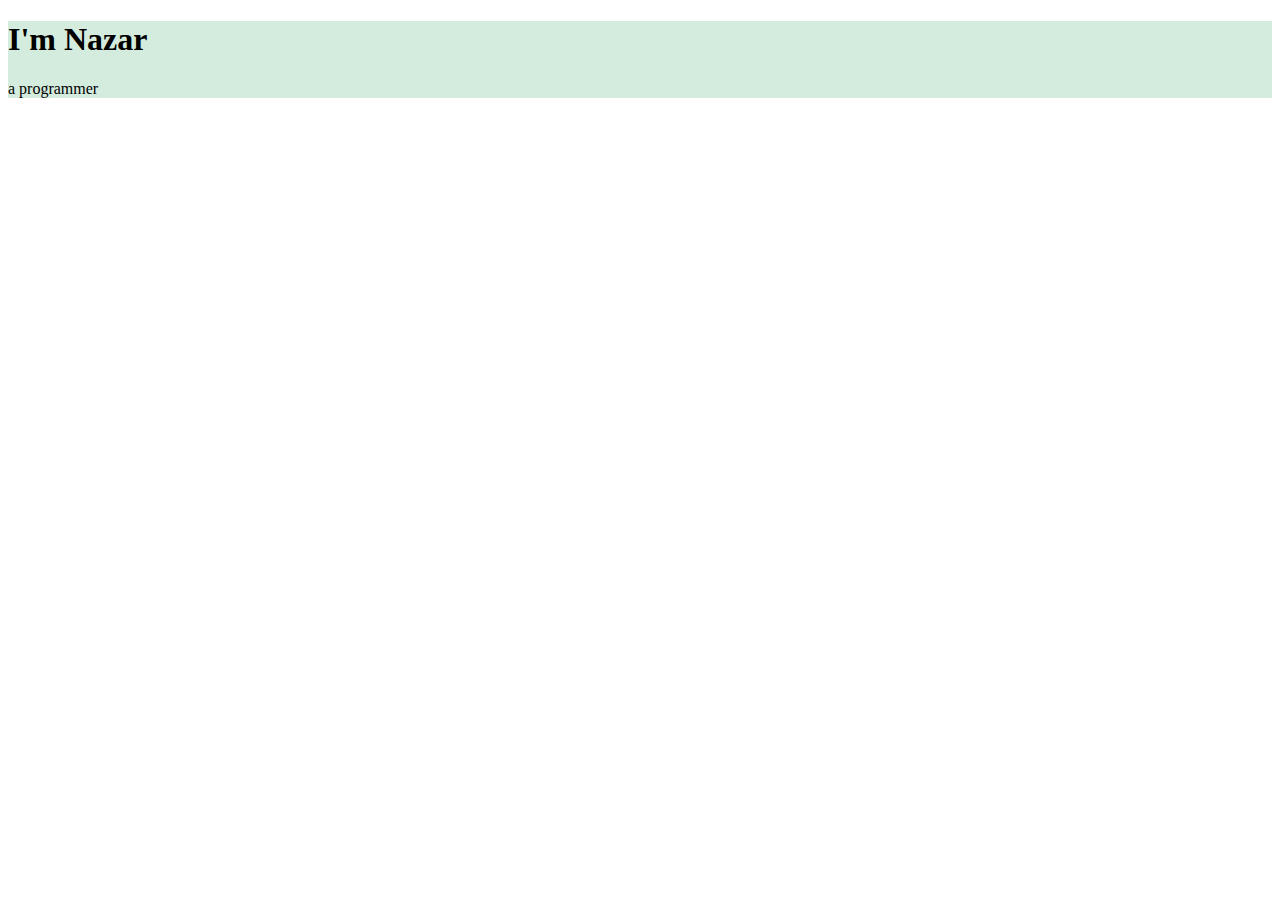
==== Pesonal website/index.html @ 5a013168 "02.09" ====
<!DOCTYPE html>
<html lang="en" dir="ltr">

<head>
  <meta charset="utf-8">
  <link rel="stylesheet" href="css/styles.css">
  <link rel="icon" href="favicon.ico">
  <title>Nazar Yevtushenko</title>
</head>

<body>
  <div style='padding:: 0px 0px 0px 0px;
'>
    <h1>I'm Nazar</h1>
    <p>a programmer</p>
  </div>
</body>

</html>
---- Pesonal website/css/styles.css ----
div{
  background-color: #D4ECDD;
}
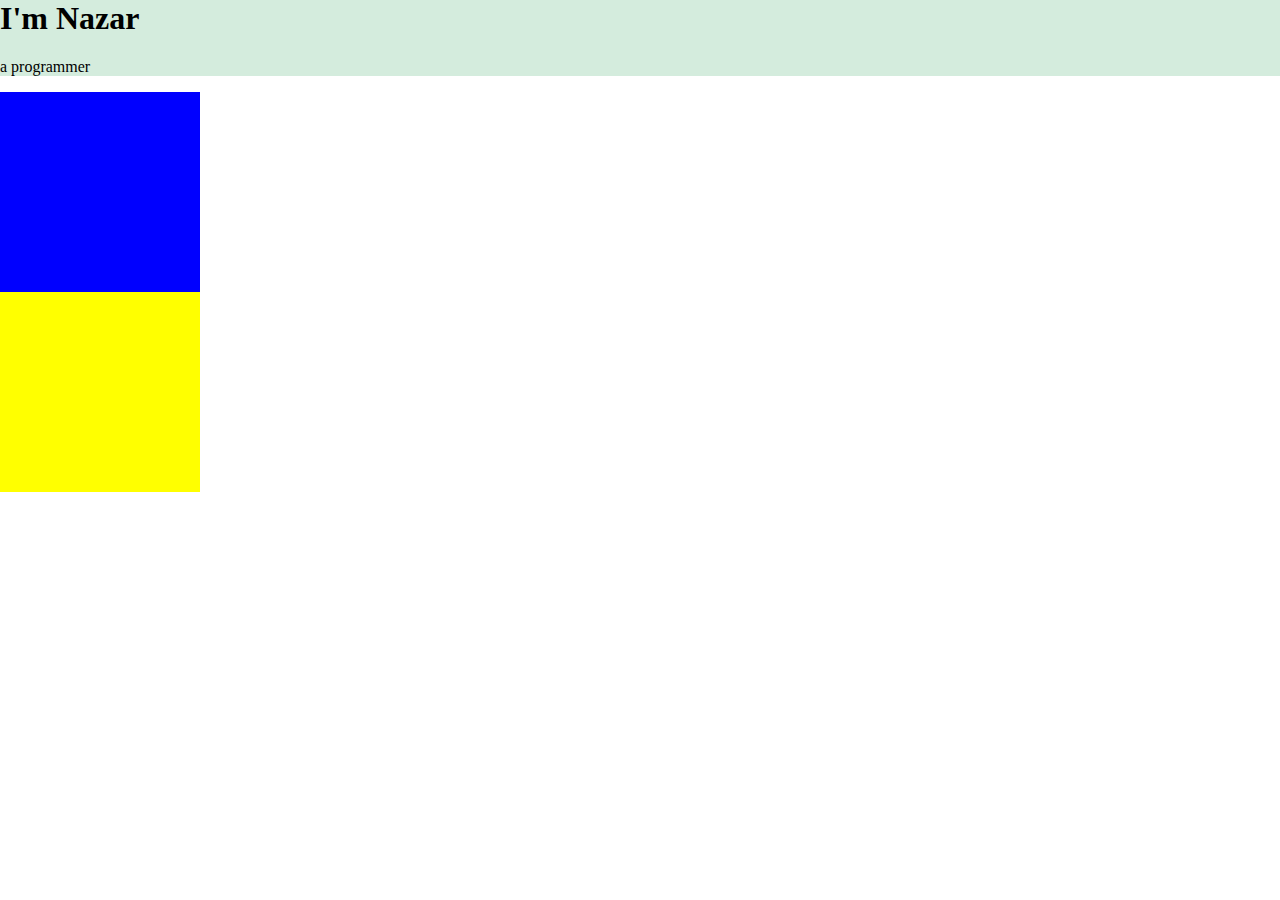
==== commit 909aa74c: "02.09" ====
--- a/Pesonal website/index.html
+++ b/Pesonal website/index.html
@@ -9,11 +9,16 @@
 </head>
 
 <body>
-  <div style='padding:: 0px 0px 0px 0px;
-'>
+  <div>
     <h1>I'm Nazar</h1>
     <p>a programmer</p>
   </div>
+  <div class="top-container">
+
+  </div>
+  <div class="bottom-container">
+
+  </div>
 </body>
 
-</html>+</html>
--- a/Pesonal website/css/styles.css
+++ b/Pesonal website/css/styles.css
@@ -1,4 +1,25 @@
+
+body{
+  margin: 0;
+}
+
+
+h1 {
+  margin-top: 0 ;
+}
+
 
 div{
   background-color: #D4ECDD;
 }
+
+.top-container {
+  background-color: blue;
+  width: 200px;
+  height: 200px;
+}
+.bottom-container {
+  background-color: yellow;
+  width: 200px;
+  height: 200px;
+}
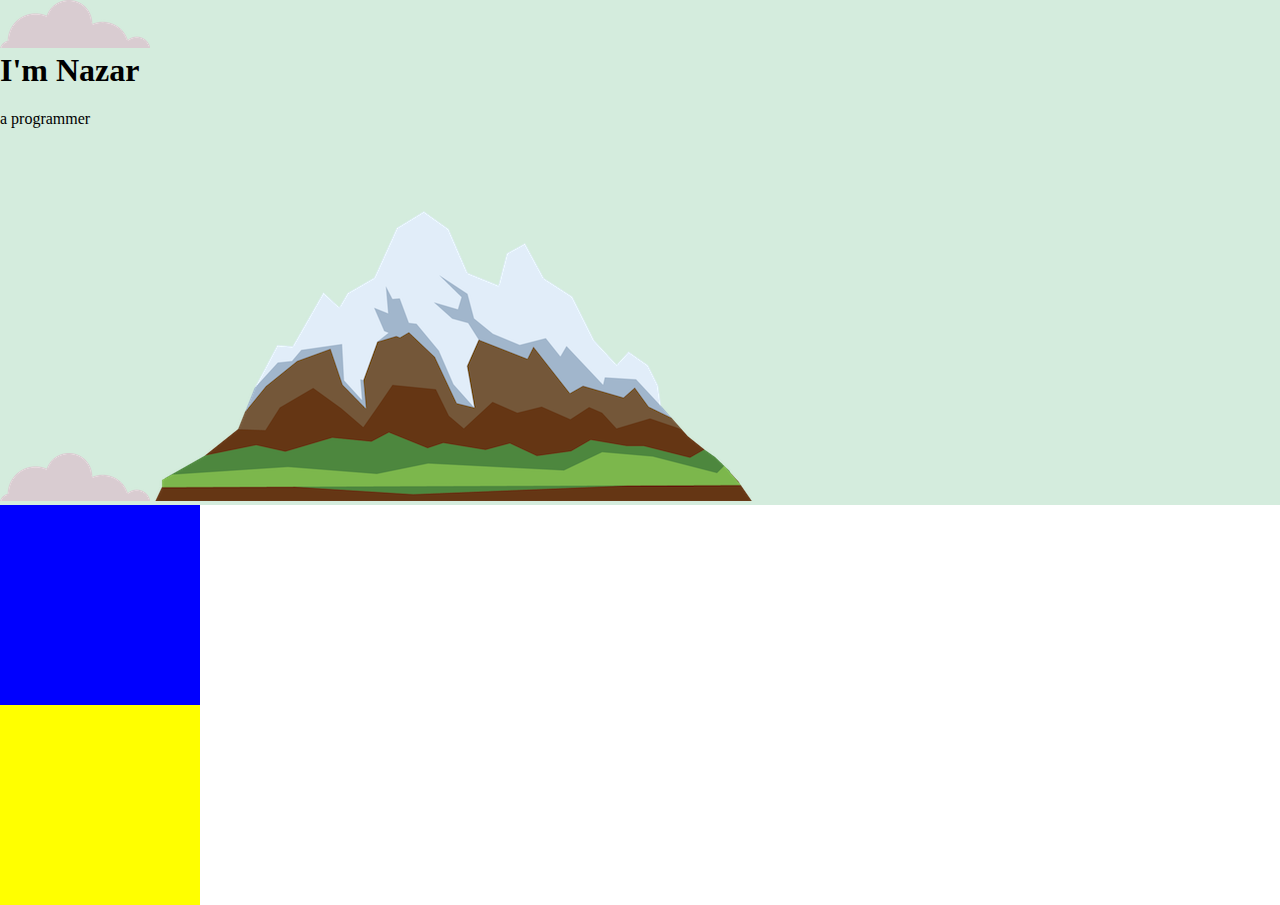
==== commit 80ae6da6: "02.09" ====
--- a/Pesonal website/index.html
+++ b/Pesonal website/index.html
@@ -10,9 +10,13 @@
 
 <body>
   <div>
+    <img src="img/cloud.png" alt="cloud-img">
     <h1>I'm Nazar</h1>
     <p>a programmer</p>
+    <img src="img/cloud.png" alt="cloud-img">
+    <img src="img/mountain.png" alt="mountain-img">
   </div>
+
   <div class="top-container">
 
   </div>
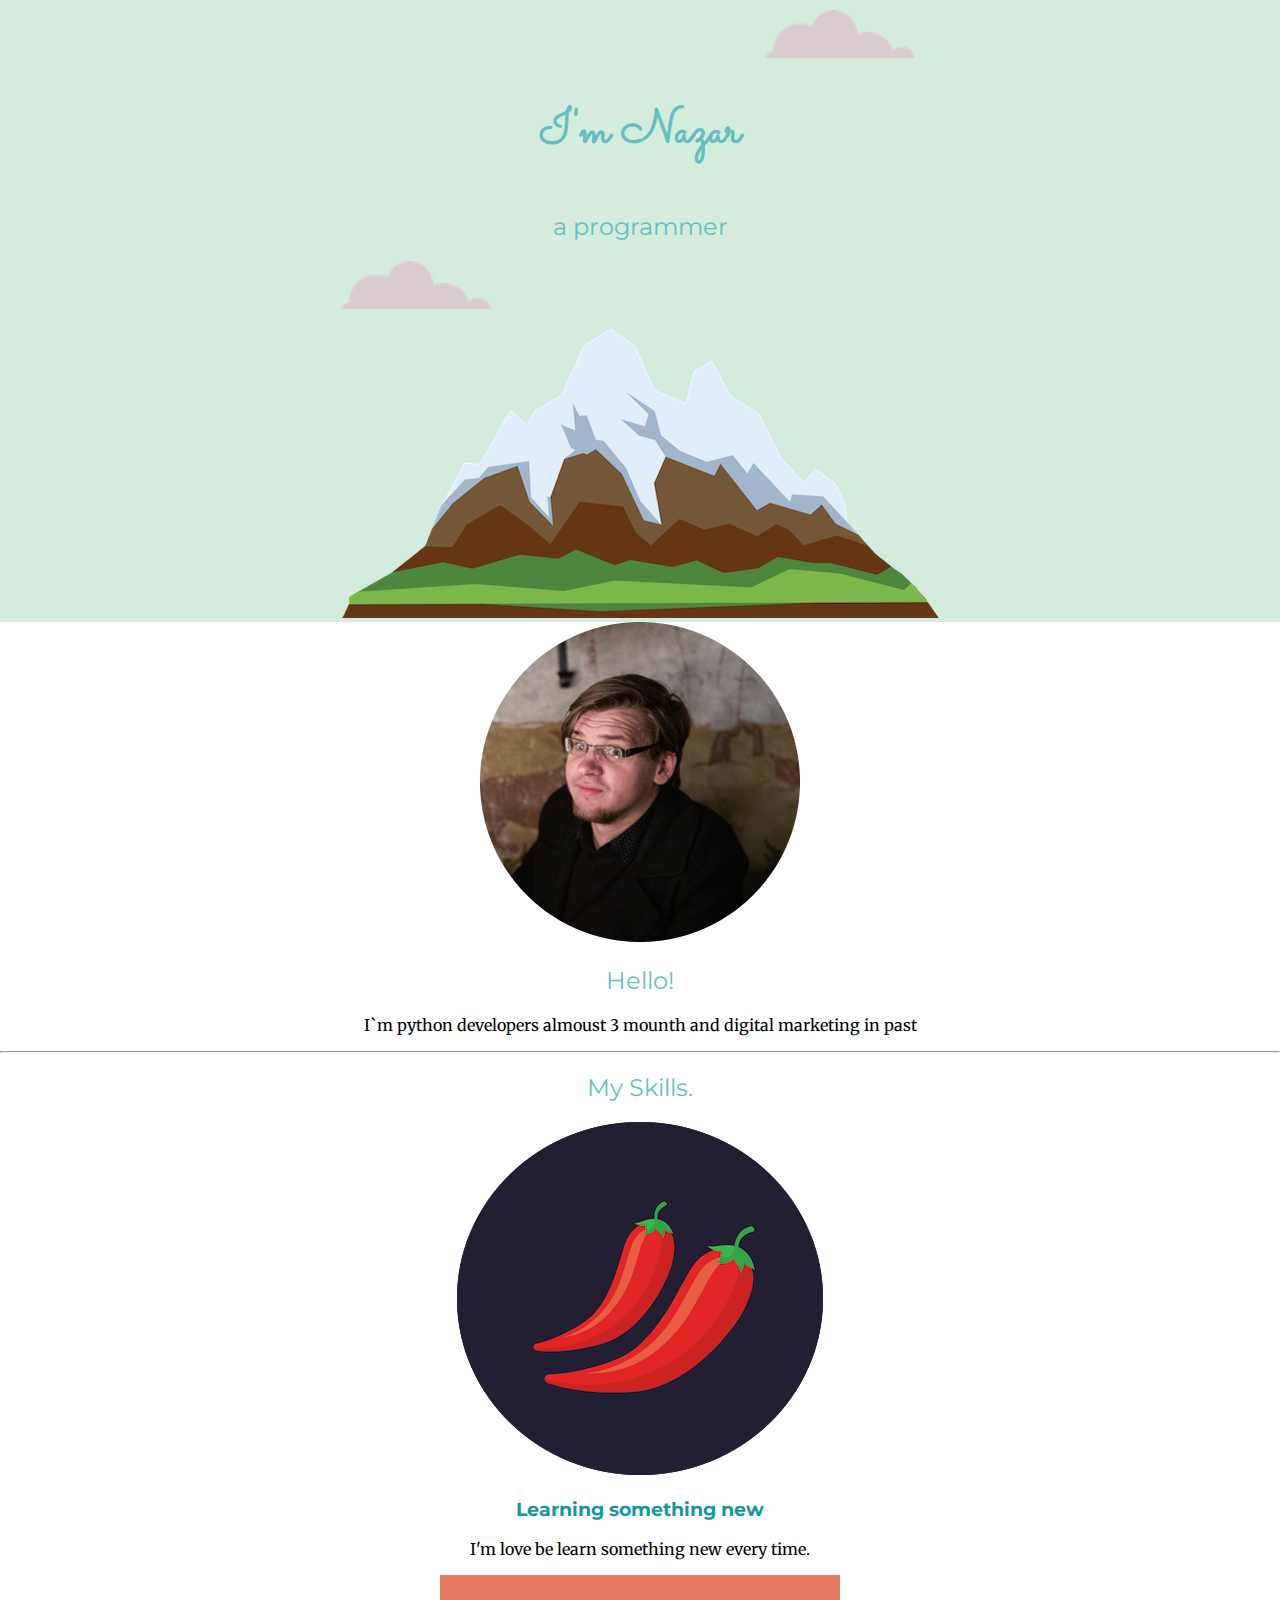
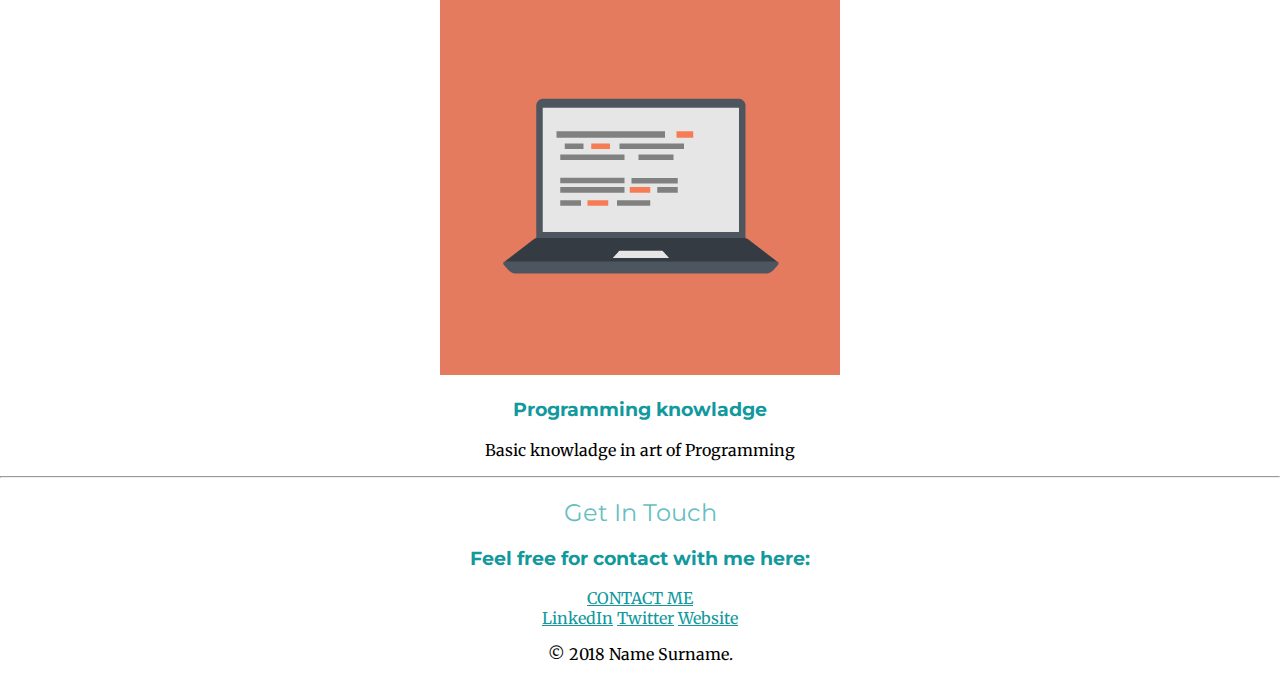
==== commit fc4f716e: "03.09" ====
--- a/Pesonal website/index.html
+++ b/Pesonal website/index.html
@@ -5,24 +5,57 @@
   <meta charset="utf-8">
   <link rel="stylesheet" href="css/styles.css">
   <link rel="icon" href="favicon.ico">
+  <link rel="preconnect" href="https://fonts.googleapis.com">
+  <link rel="preconnect" href="https://fonts.gstatic.com" crossorigin>
+  <link href="https://fonts.googleapis.com/css2?family=Merriweather&family=Montserrat&family=Sacramento&display=swap" rel="stylesheet">
   <title>Nazar Yevtushenko</title>
 </head>
 
 <body>
-  <div>
-    <img src="img/cloud.png" alt="cloud-img">
+  <div class="top-container">
+    <img class="top-cloud" src="img/cloud.png" alt="cloud-img">
     <h1>I'm Nazar</h1>
-    <p>a programmer</p>
-    <img src="img/cloud.png" alt="cloud-img">
-    <img src="img/mountain.png" alt="mountain-img">
+    <h2>a programmer</h2>
+    <img class="bottom-cloud" src="img/cloud.png" alt="cloud-img">
+    <img class="mountain" src="img/mountain.png" alt="mountain-img">
   </div>
 
-  <div class="top-container">
+  <div class="middle-container">
+    <div class="profile">
+      <img src="img/nazar.png" alt="">
+      <h2>Hello!</h2>
+      <p>I`m python developers almoust 3 mounth and digital marketing in past</p>
+    </div>
+    <hr>
+    <div class="skills">
+      <h2>My Skills.</h2>
+      <div class="skill-row">
+        <img class="" src="img\chillies.png" alt="">
+        <h3>Learning something new</h3>
+        <p>I'm love be learn something new every time.</p>
+      </div>
+      <div class="skill-row">
+        <img class="" src="img\computer.png" alt="">
+        <h3>Programming knowladge</h3>
+        <p>Basic knowladge in art of Programming</p>
+      </div>
+    </div>
+    <hr>
+    <div class="contact-me">
+      <h2>Get In Touch</h2>
+      <h3>Feel free for contact with me here:</h3>
+      <a class="btn" href="mailto:nazar@gmail.com">CONTACT ME</a>
+    </div>
+  </div>
 
+
+  <div class="bottom-container">
+    <a class="footer-link" href="https://www.linkedin.com/">LinkedIn</a>
+    <a class="footer-link" href="https://twitter.com/">Twitter</a>
+    <a class="footer-link" href="https://www.appbrewery.co/">Website</a>
+    <p>© 2018 Name Surname.</p>
   </div>
-  <div class="bottom-container">
 
-  </div>
 </body>
 
-</html>
+</html>--- a/Pesonal website/css/styles.css
+++ b/Pesonal website/css/styles.css
@@ -1,25 +1,54 @@
+
 
 body{
   margin: 0;
+  text-align: center;
+  font-family: 'Merriweather', serif;
+  font-size: 1em
 }
 
 
 h1 {
-  margin-top: 0 ;
+  margin: 50 auto 0 auto;
+  font-family: 'Sacramento', cursive;
+  font-size: 3rem;
+  color: #66BFBF;
+  line-height: 2;
 }
 
 
-div{
+h2 {
+  font-family: 'Montserrat', sans-serif;
+  font-size: 2,5rem;
+  color: #66BFBF;
+  font-weight: normal;
+}
+
+h3 {
+  font-family: 'Montserrat', sans-serif;
+  color: #11999E;
+}
+
+a {
+  color: #11999E;
+}
+
+
+.top-container{
   background-color: #D4ECDD;
 }
 
-.top-container {
-  background-color: blue;
-  width: 200px;
-  height: 200px;
-}
-.bottom-container {
-  background-color: yellow;
-  width: 200px;
-  height: 200px;
-}
+
+  .top-cloud {
+    position: relative;
+    left: 200px;
+    top: 10px
+  }
+
+  .bottom-cloud {
+    position: absolute;
+  }
+
+  .mountain {
+
+  }
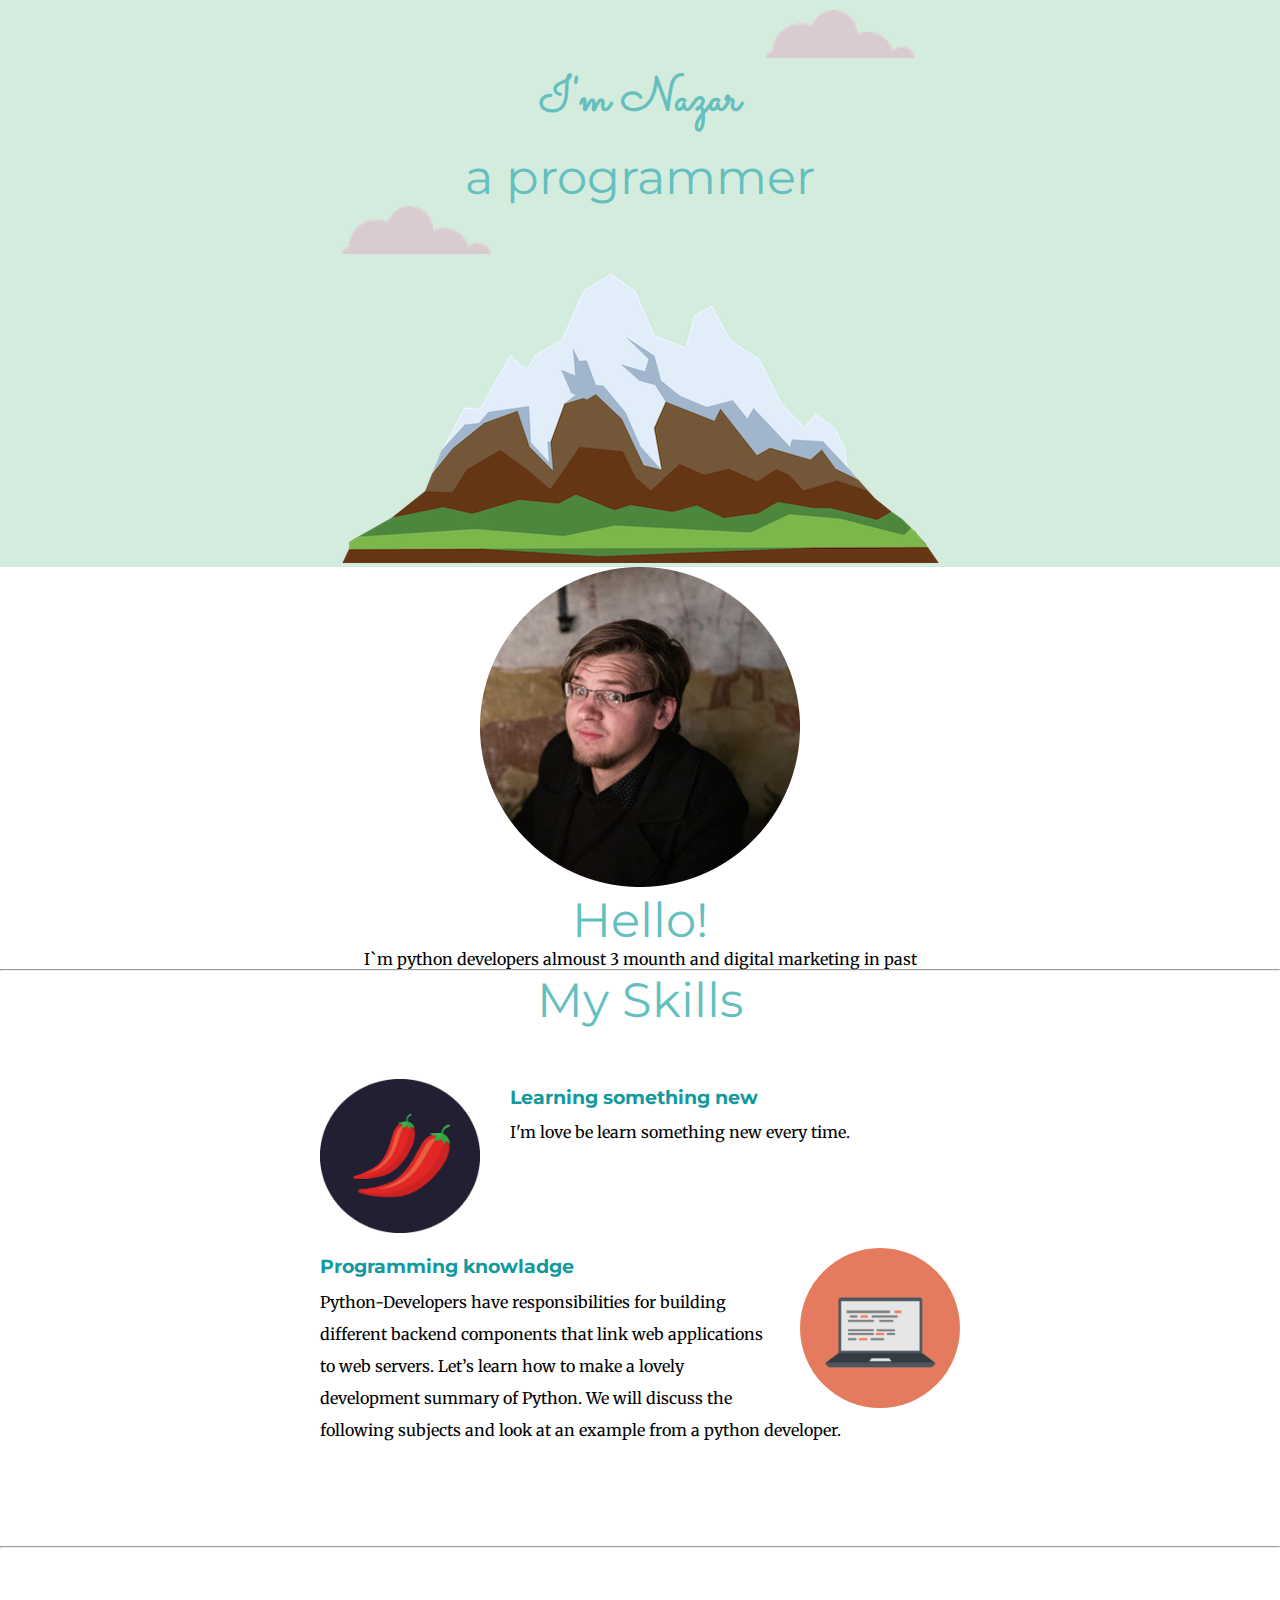
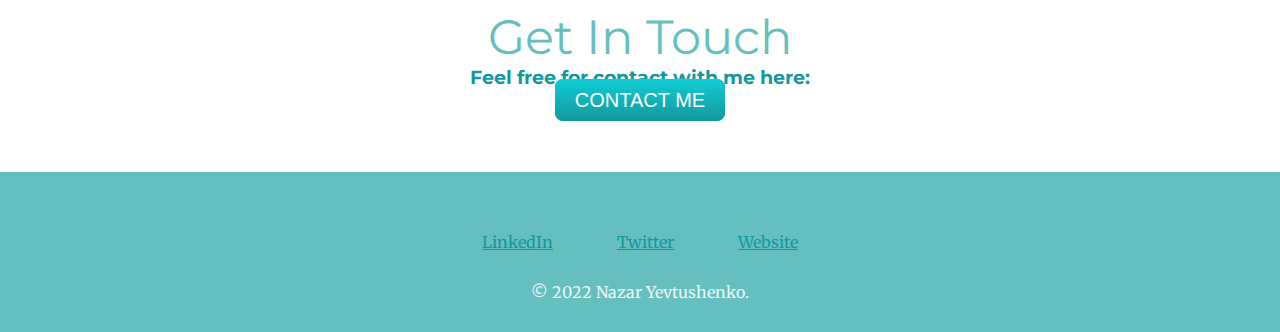
==== commit 2b257e42: "05.09" ====
--- a/Pesonal website/index.html
+++ b/Pesonal website/index.html
@@ -28,16 +28,16 @@
     </div>
     <hr>
     <div class="skills">
-      <h2>My Skills.</h2>
+      <h2>My Skills</h2>
       <div class="skill-row">
-        <img class="" src="img\chillies.png" alt="">
+        <img class="chilli-img" src="img\chillies.png" alt="">
         <h3>Learning something new</h3>
         <p>I'm love be learn something new every time.</p>
       </div>
       <div class="skill-row">
-        <img class="" src="img\computer.png" alt="">
+        <img class="code-img" src="img\computer.png" alt="">
         <h3>Programming knowladge</h3>
-        <p>Basic knowladge in art of Programming</p>
+        <p>Python-Developers have responsibilities for building different backend components that link web applications to web servers. Let’s learn how to make a lovely development summary of Python. We will discuss the following subjects and look at an example from a python developer. </p>
       </div>
     </div>
     <hr>
@@ -53,9 +53,9 @@
     <a class="footer-link" href="https://www.linkedin.com/">LinkedIn</a>
     <a class="footer-link" href="https://twitter.com/">Twitter</a>
     <a class="footer-link" href="https://www.appbrewery.co/">Website</a>
-    <p>© 2018 Name Surname.</p>
+    <p>© 2022 Nazar Yevtushenko.</p>
   </div>
 
 </body>
 
-</html>+</html>
--- a/Pesonal website/css/styles.css
+++ b/Pesonal website/css/styles.css
@@ -1,7 +1,9 @@
-
+* {
+  margin: 0;
+}
 
 body{
-  margin: 0;
+
   text-align: center;
   font-family: 'Merriweather', serif;
   font-size: 1em
@@ -19,7 +21,7 @@
 
 h2 {
   font-family: 'Montserrat', sans-serif;
-  font-size: 2,5rem;
+  font-size: 3rem;
   color: #66BFBF;
   font-weight: normal;
 }
@@ -52,3 +54,74 @@
   .mountain {
 
   }
+
+  .skills {
+
+}
+
+.skill-row {
+  width: 50%;
+  margin: 50px auto 100px;
+  text-align: left;
+  line-height: 2;
+}
+
+.chilli-img {
+  width: 25%;
+  float: left;
+  margin-right: 30px
+}
+
+.code-img {
+  width: 25%;
+  border-radius: 100px;
+  float: right;
+  margin-left: 30px
+}
+
+
+.contact-me {
+  padding: 60px
+}
+
+.btn {
+  background: #11cdd4;
+  background-image: -webkit-linear-gradient(top, #11cdd4, #11999e);
+  background-image: -moz-linear-gradient(top, #11cdd4, #11999e);
+  background-image: -ms-linear-gradient(top, #11cdd4, #11999e);
+  background-image: -o-linear-gradient(top, #11cdd4, #11999e);
+  background-image: linear-gradient(to bottom, #11cdd4, #11999e);
+  -webkit-border-radius: 8;
+  -moz-border-radius: 8;
+  border-radius: 8px;
+  font-family: Arial;
+  color: #ffffff;
+  font-size: 20px;
+  padding: 10px 20px 10px 20px;
+  text-decoration: none;
+}
+
+.btn:hover {
+  background: #30e3cb;
+  background-image: -webkit-linear-gradient(top, #30e3cb, #2bc4ad);
+  background-image: -moz-linear-gradient(top, #30e3cb, #2bc4ad);
+  background-image: -ms-linear-gradient(top, #30e3cb, #2bc4ad);
+  background-image: -o-linear-gradient(top, #30e3cb, #2bc4ad);
+  background-image: linear-gradient(to bottom, #30e3cb, #2bc4ad);
+  text-decoration: none;
+}
+
+.bottom-container {
+  background-color: #66BFBF;
+  padding: 30px ;
+}
+
+.footer-link {
+  display: inline-block;
+  margin: 30px;
+  color: #11999E;
+}
+
+.bottom-container > p {
+  color: #EAF6F6;
+}
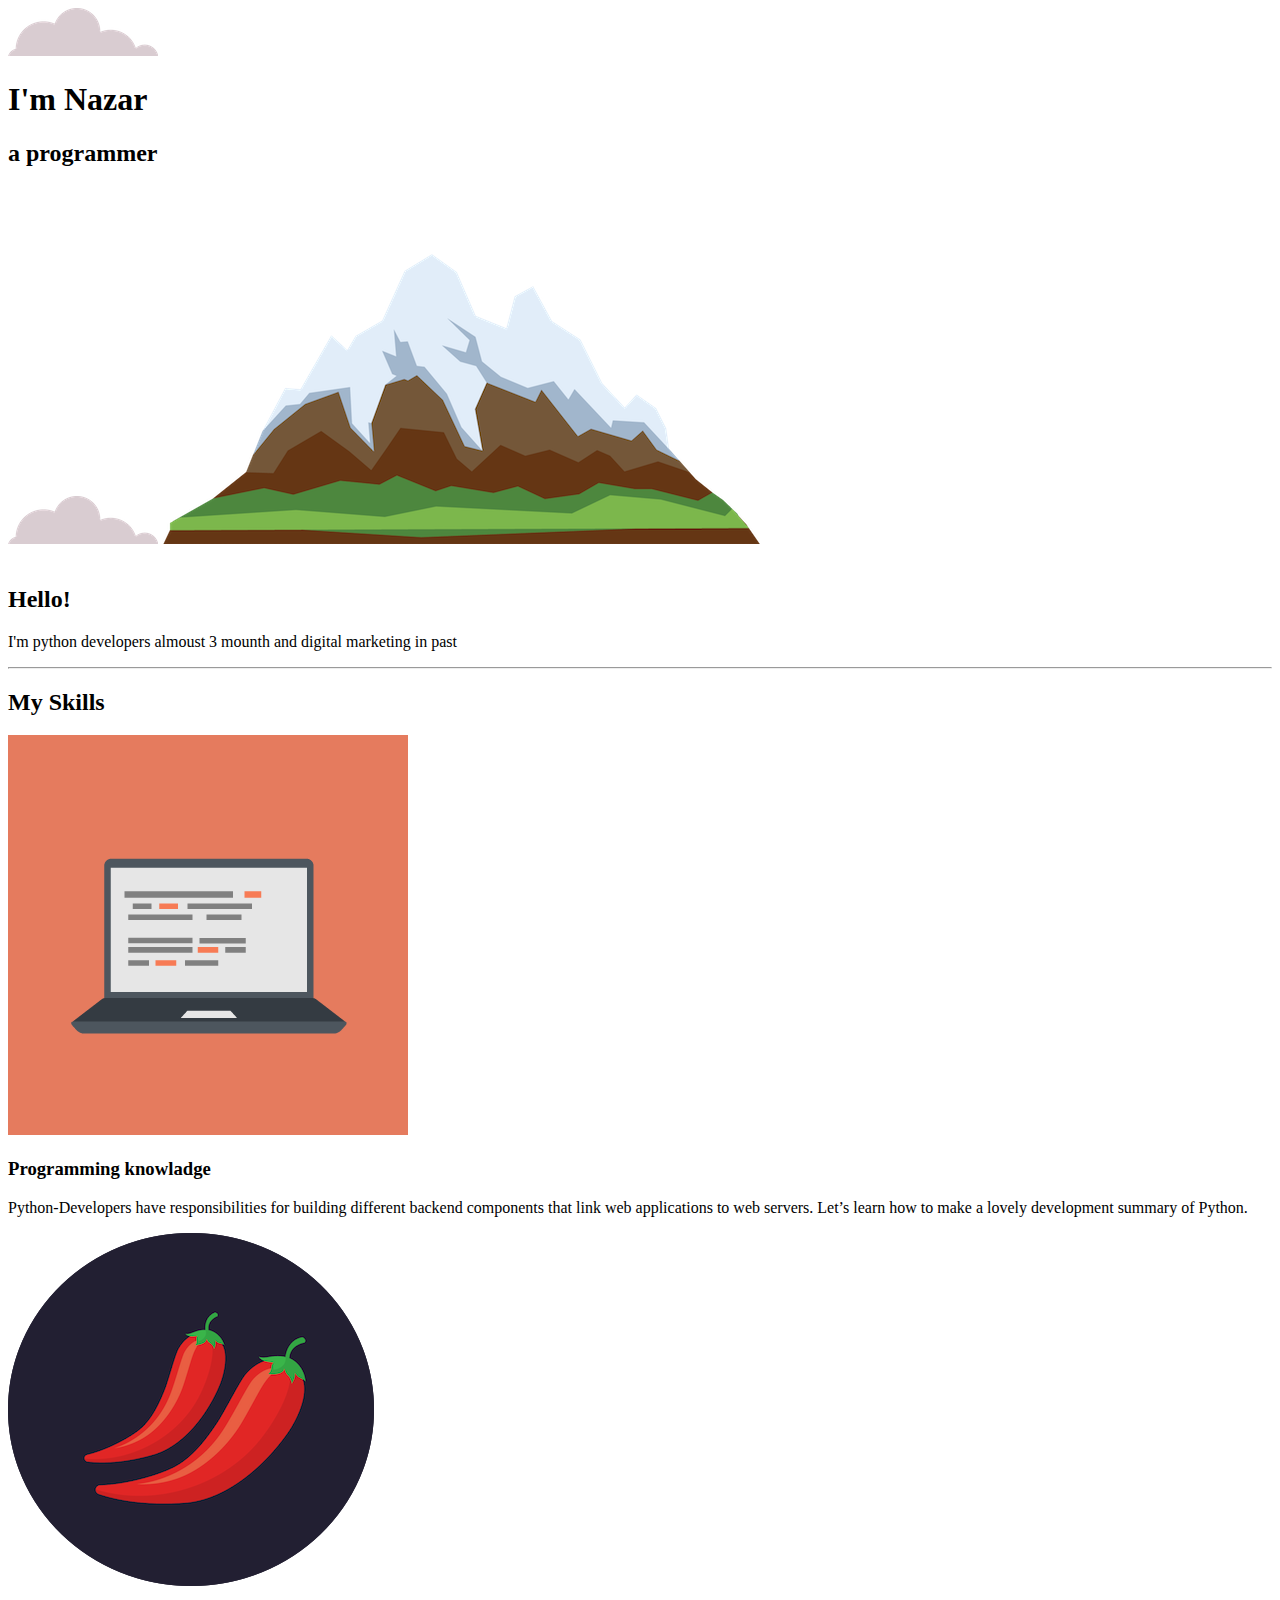
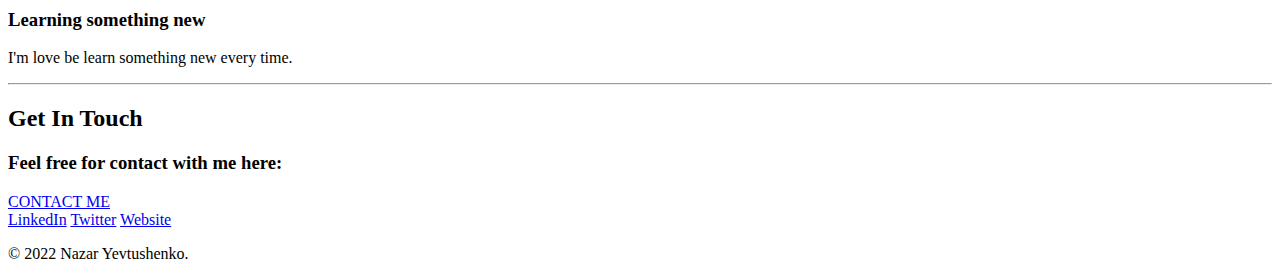
==== commit b38e5ac0: "05.09" ====
--- a/Pesonal website/index.html
+++ b/Pesonal website/index.html
@@ -24,27 +24,27 @@
     <div class="profile">
       <img src="img/nazar.png" alt="">
       <h2>Hello!</h2>
-      <p>I`m python developers almoust 3 mounth and digital marketing in past</p>
+      <p class="intro">I'm python developers almoust 3 mounth and digital marketing in past</p>
     </div>
     <hr>
     <div class="skills">
       <h2>My Skills</h2>
       <div class="skill-row">
+        <img class="code-img" src="img\computer.png" alt="">
+        <h3>Programming knowladge</h3>
+        <p>Python-Developers have responsibilities for building different backend components that link web applications to web servers. Let’s learn how to make a lovely development summary of Python.</p>
+      </div>
+      <div class="skill-row">
         <img class="chilli-img" src="img\chillies.png" alt="">
         <h3>Learning something new</h3>
         <p>I'm love be learn something new every time.</p>
-      </div>
-      <div class="skill-row">
-        <img class="code-img" src="img\computer.png" alt="">
-        <h3>Programming knowladge</h3>
-        <p>Python-Developers have responsibilities for building different backend components that link web applications to web servers. Let’s learn how to make a lovely development summary of Python. We will discuss the following subjects and look at an example from a python developer. </p>
       </div>
     </div>
     <hr>
     <div class="contact-me">
       <h2>Get In Touch</h2>
       <h3>Feel free for contact with me here:</h3>
-      <a class="btn" href="mailto:nazar@gmail.com">CONTACT ME</a>
+      <a class="btn" href="mailto:nazar.yevtushenko@gmail.com">CONTACT ME</a>
     </div>
   </div>
 
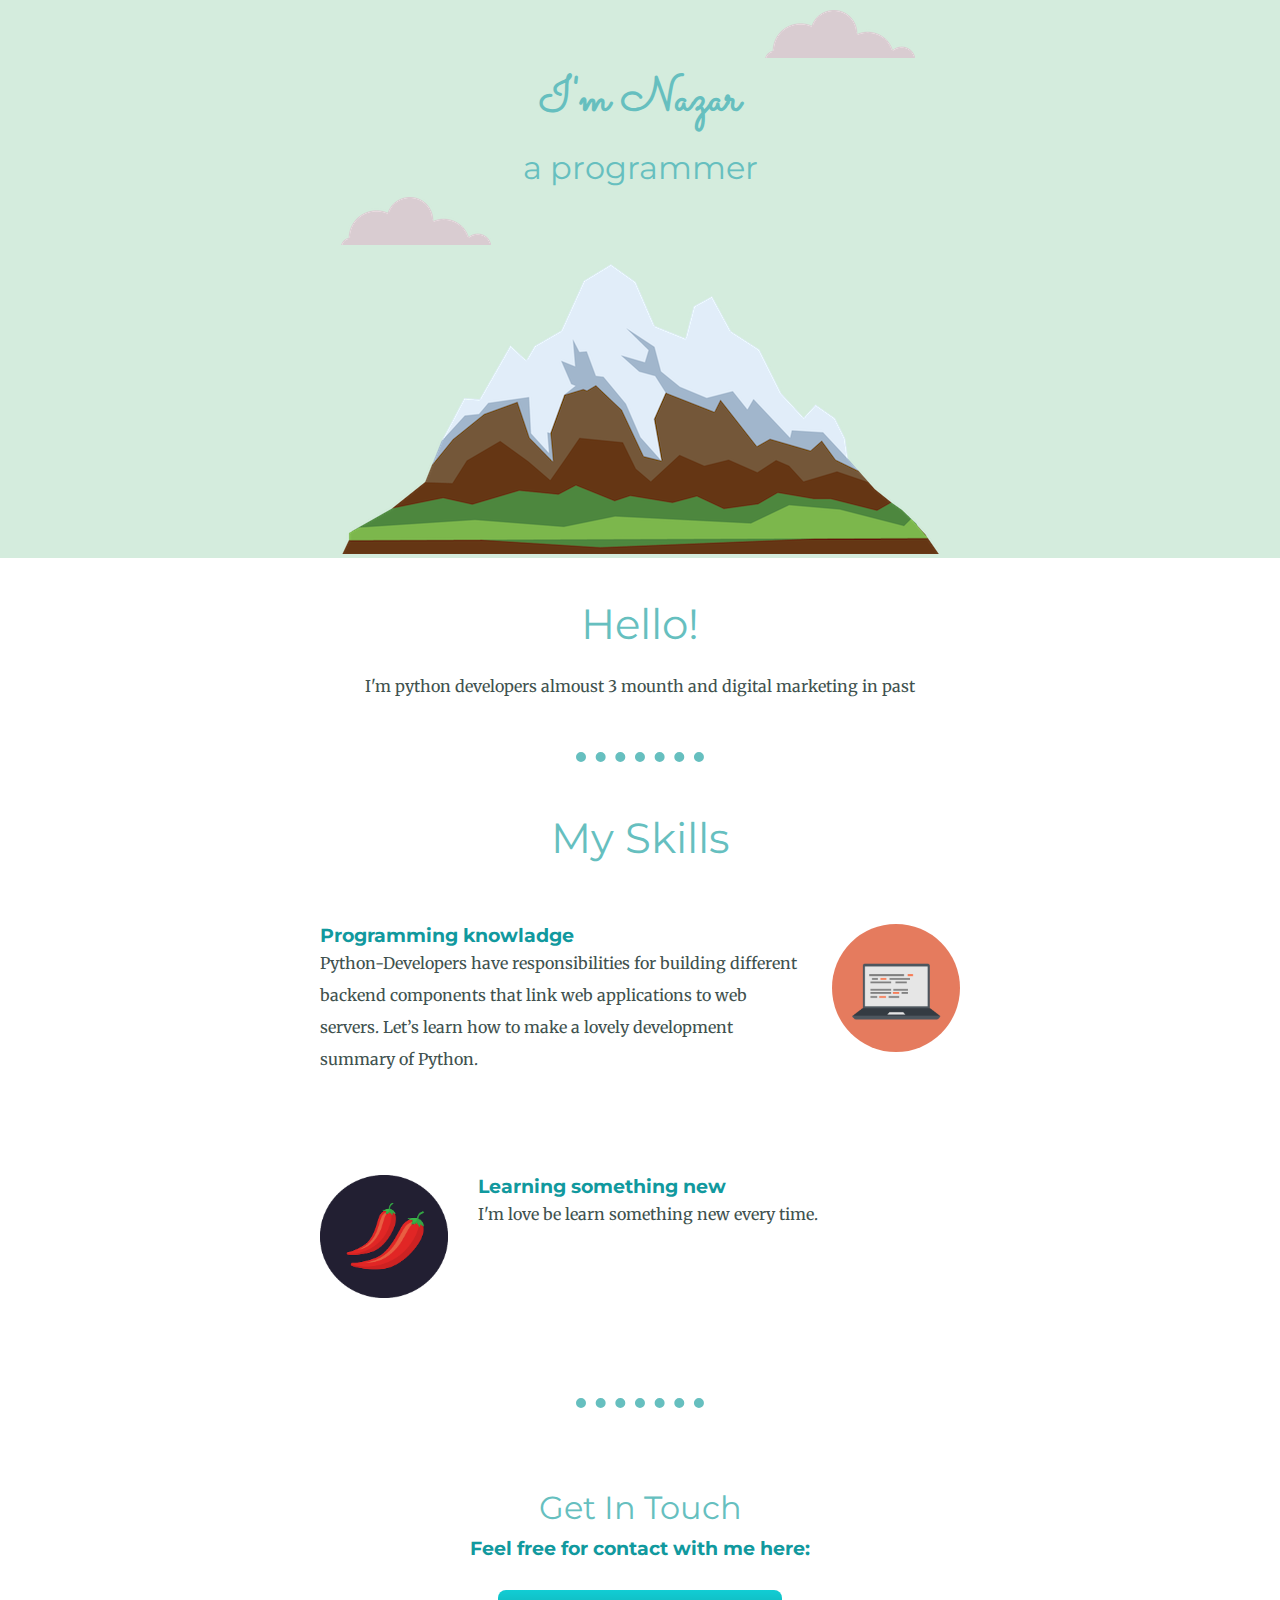
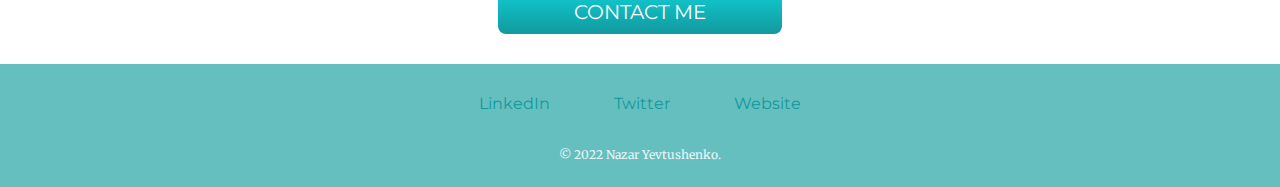
==== commit 40f62036: "12321" ====
--- a/Pesonal website/index.html
+++ b/Pesonal website/index.html
@@ -9,6 +9,171 @@
   <link rel="preconnect" href="https://fonts.gstatic.com" crossorigin>
   <link href="https://fonts.googleapis.com/css2?family=Merriweather&family=Montserrat&family=Sacramento&display=swap" rel="stylesheet">
   <title>Nazar Yevtushenko</title>
+
+  <style media="screen">
+  * {
+    margin: 0;
+  }
+
+  body {
+    color: #40514E;
+    text-align: center;
+    font-family: 'Merriweather', serif;
+    font-size: 1em
+  }
+
+  h1 {
+    margin: 50 auto 0 auto;
+    font-family: 'Sacramento', cursive;
+    font-size: 3rem;
+    color: #66BFBF;
+    line-height: 2;
+  }
+
+  h2 {
+    font-family: 'Montserrat', sans-serif;
+    font-size: 2rem;
+    color: #66BFBF;
+    font-weight: normal;
+    padding-bottom: 10px;
+  }
+
+  h3 {
+    font-family: 'Montserrat', sans-serif;
+    color: #11999E;
+  }
+
+  a {
+    color: #11999E;
+  }
+
+  p {
+    line-height: 2;
+  }
+
+  .top-container {
+    background-color: #D4ECDD;
+  }
+
+  .top-cloud {
+    position: relative;
+    left: 200px;
+    top: 10px
+  }
+
+  .bottom-cloud {
+    position: absolute;
+  }
+
+  .mountain {}
+
+  .profile {
+
+  }
+
+  .profile>h2 {
+    padding: 20px;
+    font-size: 42px
+  }
+
+  .intro {
+    width: 50%;
+    margin: auto;
+  }
+
+  .skills {}
+
+  .skills>h2 {
+    font-size: 42px;
+  }
+
+  .skill-row {
+    width: 50%;
+    margin: 50px auto;
+    text-align: left;
+    display: inline-block;
+  }
+
+  .chilli-img {
+    width: 20%;
+    float: left;
+    margin-right: 30px
+  }
+
+  .code-img {
+    width: 20%;
+    border-radius: 100px;
+    float: right;
+    margin-left: 30px
+  }
+
+  hr {
+    border: dotted #66bfbf 10px;
+    border-style: none;
+    border-top-style: dotted;
+    width: 10%;
+    margin: 50px auto;
+  }
+
+  .contact-me {
+    padding: 30px
+  }
+
+  .btn {
+    background: #11cdd4;
+    background-image: -webkit-linear-gradient(top, #11cdd4, #11999e);
+    background-image: -moz-linear-gradient(top, #11cdd4, #11999e);
+    background-image: -ms-linear-gradient(top, #11cdd4, #11999e);
+    background-image: -o-linear-gradient(top, #11cdd4, #11999e);
+    background-image: linear-gradient(to bottom, #11cdd4, #11999e);
+    -webkit-border-radius: 8;
+    -moz-border-radius: 8;
+    border-radius: 8px;
+    font-family: 'Montserrat', sans-serif;
+    color: #ffffff;
+    font-size: 20px;
+    padding: 10px 20px 10px 20px;
+    text-decoration: none;
+    display: block;
+    width: 20%;
+    margin: 30px auto 0;
+  }
+
+  .btn:hover {
+    background: #30e3cb;
+    background-image: -webkit-linear-gradient(top, #30e3cb, #2bc4ad);
+    background-image: -moz-linear-gradient(top, #30e3cb, #2bc4ad);
+    background-image: -ms-linear-gradient(top, #30e3cb, #2bc4ad);
+    background-image: -o-linear-gradient(top, #30e3cb, #2bc4ad);
+    background-image: linear-gradient(to bottom, #30e3cb, #2bc4ad);
+    text-decoration: none;
+  }
+
+  .bottom-container {
+    background-color: #66BFBF;
+    padding: 100px auto;
+    display: inline-block;
+    width: 100%;
+    padding-bottom: 20px;
+  }
+
+  .footer-link {
+    display: inline-block;
+    margin: 30px;
+    color: #11999E;
+    font-family: 'Montserrat', sans-serif;
+    text-decoration: none;
+  }
+  a:hover{
+    color: #113993;
+  }
+
+  .bottom-container>p {
+    color: #EAF6F6;
+    font-size: 0.75em;
+  }
+
+  </style>
 </head>
 
 <body>
@@ -49,6 +214,7 @@
   </div>
 
 
+
   <div class="bottom-container">
     <a class="footer-link" href="https://www.linkedin.com/">LinkedIn</a>
     <a class="footer-link" href="https://twitter.com/">Twitter</a>
